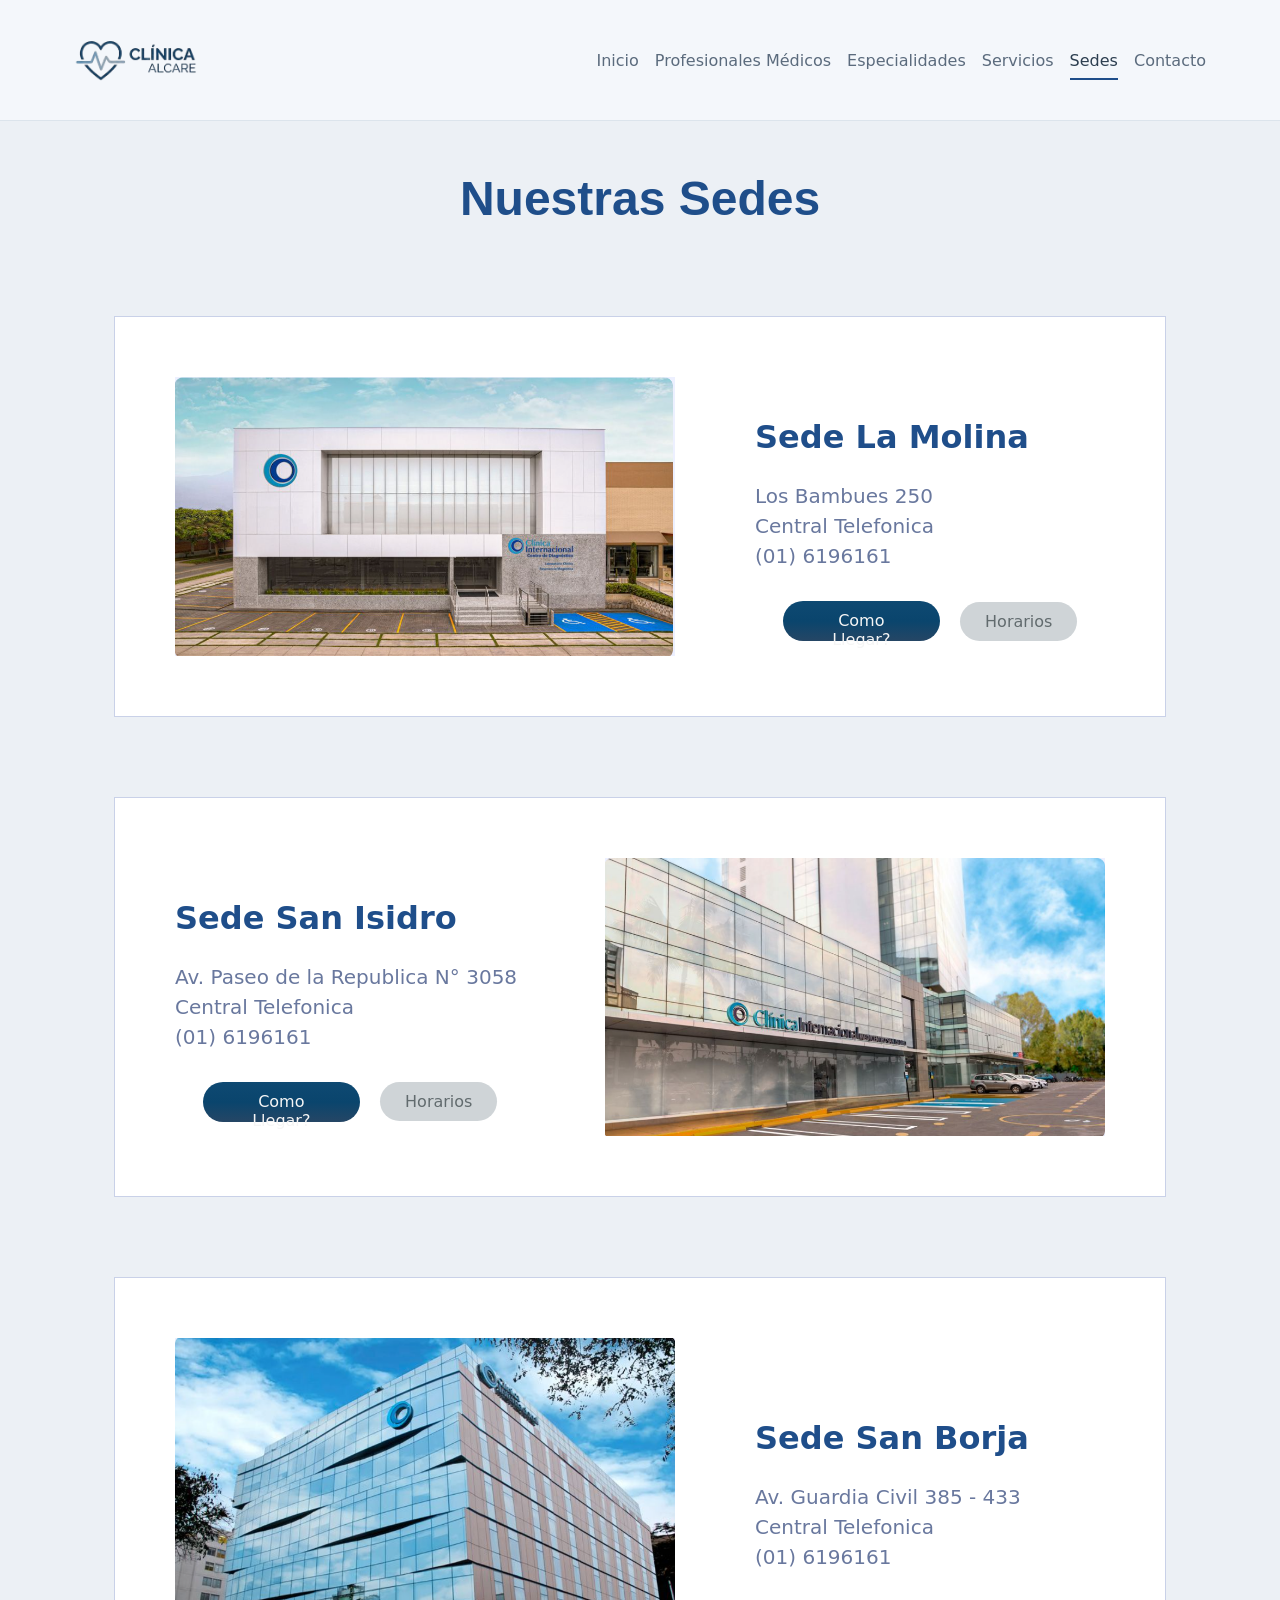
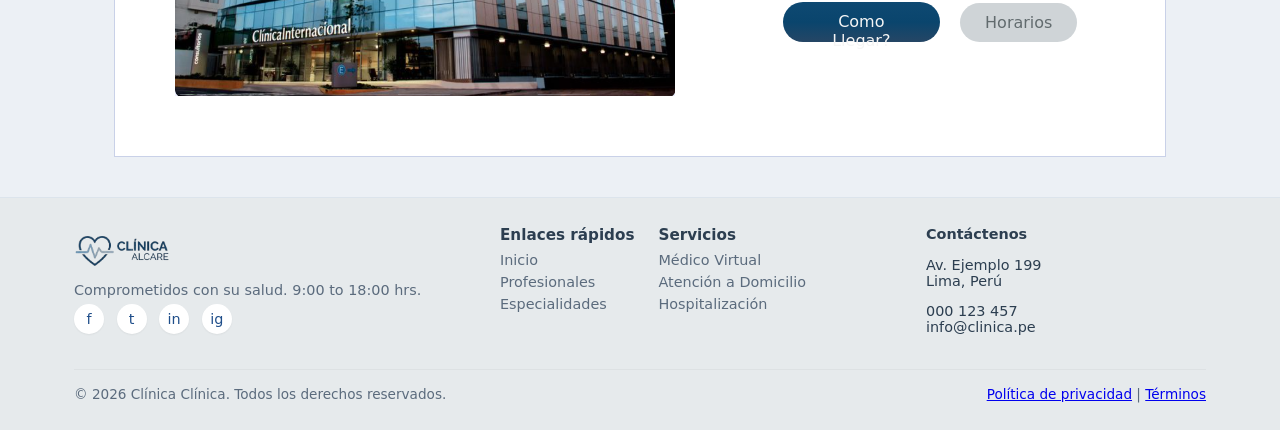
==== paginaweb.html @ 89aeff87 "Promer commit: Proyecto clínica" ====
<!doctype html>
<html lang="es">

<head>
    <meta charset="utf-8">
    <link href="estilos.css" rel="stylesheet">
    <title>NuestrasSedes</title>
</head>

<body>

    <div id="contenedor">

        <header class="cabecera">
            <div class="contentedorCabecera">
                <div class="imglogo">
                    <img src="images/6.png" alt="Logo">
                </div>

                <nav>
                    <ul class="nav">
                        <li><a href="index.html" class="nav__link">Inicio</a></li>
                        <li><a href="#" class="nav__link">Profesionales Médicos</a></li>
                        <li><a href="#" class="nav__link">Especialidades</a></li>
                        <li><a href="#" class="nav__link">Servicios</a></li>
                        <li><a href="paginaweb.html" class="nav__link nav__link--active">Sedes</a></li>
                        <li><a href="#" class="nav__link">Contacto</a></li>
                    </ul>
                </nav>
            </div>
        </header>
        <main>

            <h1 class="tituloSedes">Nuestras Sedes</h1>

            <section class="contenedorSedes">
                <div class="sede">
                    <div class="imagenSede">
                        <img src="images/1.png">
                    </div>
                    <div class="infoSede">
                        <h2>Sede La Molina</h2>
                        <p>
                            Los Bambues 250<br>
                            Central Telefonica<br>
                            (01) 6196161<br>
                        </p>
                        <div class="botones">
                            <a href="" class="btnAzul">Como Llegar?</a>
                            <a href="https://clinicainternacional.com.pe/sede/la-molina/"
                                class="botonPlomo">Horarios</a>
                        </div>
                    </div>
                </div>

                <div class="sede">
                    <div class="infoSede">
                        <h2>Sede San Isidro</h2>
                        <p>
                            Av. Paseo de la Republica N° 3058<br>
                            Central Telefonica<br>
                            (01) 6196161<br>
                        </p>
                        <div class="botones">
                            <a href="https://clinicainternacional.com.pe/sede/san-isidro/" class="btnAzul">Como
                                Llegar?</a>
                            <a href="" class="botonPlomo">Horarios</a>
                        </div>
                    </div>
                    <div class="imagenSede">
                        <img src="images/2.png">
                    </div>

                </div>

                <div class="sede">
                    <div class="imagenSede">
                        <img src="images/3.png">
                    </div>
                    <div class="infoSede">
                        <h2>Sede San Borja</h2>
                        <p>
                            Av. Guardia Civil 385 - 433<br>
                            Central Telefonica<br>
                            (01) 6196161<br>
                        </p>
                        <div class="botones">
                            <a href="https://clinicainternacional.com.pe/sede/san-borja/" class="btnAzul">Como
                                Llegar?</a>
                            <a href="" class="botonPlomo">Horarios</a>
                        </div>
                    </div>
                </div>
            </section>
        </main>

        <footer class="piePagina">
            <div class="contenedorPiePagina">
                <div class="parteSuperiorFooter">
                    <div class="izquierdaFooter">
                        <div class="marcaFooter">
                            <img src="images/6.png" alt="Logo" class="logoFooterImg">
                        </div>
                        <p class="notaFooter">Comprometidos con su salud. 9:00 to 18:00 hrs.</p>
                        <div class="redesSociales">
                            <a href="#" class="icon">f</a>
                            <a href="#" class="icon">t</a>
                            <a href="#" class="icon">in</a>
                            <a href="#" class="icon">ig</a>
                        </div>
                    </div>
                    <div class="centroFooter">
                        <div class="columnaFooter">
                            <h4>Enlaces rápidos</h4>
                            <ul>
                                <li><a href="#">Inicio</a></li>
                                <li><a href="#">Profesionales</a></li>
                                <li><a href="#">Especialidades</a></li>
                            </ul>
                        </div>
                        <div class="columnaFooter">
                            <h4>Servicios</h4>
                            <ul>
                                <li><a href="#">Médico Virtual</a></li>
                                <li><a href="#">Atención a Domicilio</a></li>
                                <li><a href="#">Hospitalización</a></li>
                            </ul>
                        </div>
                    </div>
                    <div class="derechaFooter">
                        <h4>Contáctenos</h4>
                        <p>Av. Ejemplo 199<br />Lima, Perú</p>
                        <p>000 123 457<br />info@clinica.pe</p>
                    </div>
                </div>
                <div class="parteInferiorFooter">
                    <div>© 2026 Clínica Clínica. Todos los derechos reservados.</div>
                    <div class="linksFooter"><a href="#">Política de privacidad</a> | <a href="#">Términos</a></div>
                </div>
            </div>
        </footer>
    </div>
    <script>
    </script>
</body>

</html>
---- estilos.css ----
:root {
  --bg: #ecf0f5;
  --header-bg: #f4f7fb;
  --text: #2c3e50;
  --muted: #5b6b7d;
  --border: #dce4ec;
  --accent: #1f4e8a;
}

* {
  box-sizing: border-box;
}

body {
  margin: 0;
  font-family:
    Inter,
    system-ui,
    -apple-system,
    BlinkMacSystemFont,
    "Segoe UI",
    sans-serif;
  background: var(--bg);
  color: var(--text);
}

.cabecera {
  background: var(--header-bg);
  border-bottom: 1px solid var(--border);
}

.Icono img {
  width: 120px;
}

.contentedorCabecera {
  max-width: 1180px;
  margin: 0 auto;
  padding: 18px 24px;
  display: flex;
  align-items: center;
  justify-content: space-between;
  height: 120px;
}

.icono {
  display: flex;
  align-items: center;
  gap: 12px;
}

.tituloMarca {
  margin: 0;
  font-size: 0.95rem;
  font-weight: 700;
  letter-spacing: 0.02em;
}

.subtituloMarca {
  margin: 0;
  color: var(--muted);
  font-size: 0.85rem;
}

.nav {
  display: flex;
  gap: 28px;
  list-style: none;
  margin: 0;
  padding: 0;
}

.nav__item {
  font-size: 0.95rem;
}

.nav__link {
  text-decoration: none;
  color: var(--muted);
  padding: 8px 0;
  transition: color 0.2s ease;
}

.nav__link:hover,
.nav__link--active {
  color: var(--text);
  border-bottom: 2px solid var(--accent);
}

.nav {
  flex-wrap: wrap;
  justify-content: center;
  gap: 16px;
  width: 100%;
}

.contenedorPrincipal {
  margin: 0 auto;
  width: 100%;
}

.seccion1 {
  display: flex;
  justify-content: center;
  align-items: center;
  width: 80%;
}

.citas {
  display: flex;
  flex-direction: column;
  justify-content: center;
  align-items: center;
  background-color: #dde8ee;
}

.seccion1 .contenedorTexto {
  padding: 40px;
  justify-content: center;
  align-items: center;
  width: 100vw;
}

.seccion1 .contentedorImagen {
  background-color: #829db2;
  padding: 30px;
  border-radius: 20px 0px 0px 20px;
}

.contentedorImagen img {
  border-radius: 20px;
}

.personalMedico {
  background-color: white;
  margin: 0 auto;
  text-align: center;
  display: flex;
  justify-content: center;
  align-items: center;
  flex-direction: column;
  width: 100%;
  padding: 40px;
}

.personalMedico h1 {
  margin: 0;
  width: 100%;
}

.nuestroPersonal {
  width: 80%;
}

.tarjetaDoctor {
  display: grid;
  grid-template-columns: repeat(4, 1fr);
  margin-bottom: 20px;
}

.tarjeta1 {
  background-color: aliceblue;
  margin: 20px;
  border-radius: 20px;
  width: 90%;
  height: 90%;
  text-align: left;
}

.tarjeta1 h4 {
  margin: 0;
  padding: 0px;
}

.tarjeta1 img {
  width: 100%;
  height: 60%;
  border-radius: 20px 20px 0px 0px;
  box-shadow: 0 4px 8px rgba(0, 0, 0, 0.2);
}

.footerTarjeta {
  padding: 0px 30px;
}

.botonDetalles {
  text-decoration: none;
  color: whitesmoke;
  padding: 10px 25px;
  background: linear-gradient(
    180deg,
    rgba(14, 73, 114, 1) 0%,
    rgba(10, 69, 109, 1) 50%,
    rgba(37, 70, 101, 1) 100%
  );
  border-radius: 20px;
}

.conocerServicios {
  background-color: rgb(247, 250, 253);
  margin: 0 auto;
  text-align: center;
  display: flex;
  justify-content: center;
  align-items: center;
  flex-direction: column;
  width: 100%;
  padding: 40px;
}

.carrusel {
  display: flex;
  gap: 20px;
  width: 80%;
  overflow-x: auto;
  padding: 20px;
  background-color: rgb(234, 245, 255);
  border-radius: 20px;
}

.servicio {
  padding: 30px;
  margin: 10px auto;
  background-color: white;
  border-radius: 20px;
  box-shadow: 0 4px 20px rgba(0, 0, 0, 0.2);
}

.servicio img {
  width: 300px;
  height: 200px;
}

.servicio p,li{
  text-align: left;
}

.carrusel img {
  border-radius: 20px;
}

.carrusel::-webkit-scrollbar {
  height: 7px;
  scrollbar-width: 5px;
}

.carrusel::-webkit-scrollbar-track {
  border-radius: 20px;
}

.carrusel::-webkit-scrollbar-thumb {
  border-radius: 20px;
  background-color: rgba(14, 73, 114, 1);
}

/* Footer styles */
.piePagina {
  background: #e6eaec;
  color: var(--text);
  border-top: 1px solid var(--border);
  font-size: 0.9rem;
}
.piePagina .contenedorPiePagina {
  max-width: 1180px;
  margin: 0 auto;
  padding: 28px 24px;
}
.piePagina .parteSuperiorFooter {
  display: grid;
  grid-template-columns: 1fr 1fr 280px;
  gap: 24px;
  align-items: start;
}
.marcaFooter {
  display: flex;
  gap: 12px;
  align-items: center;
}

.tituloFooter {
  font-size: 1rem;
}
.subtituloFooter {
  color: var(--muted);
  font-size: 0.85rem;
}
.notaFooter {
  color: var(--muted);
  margin: 10px 0 6px 0;
}
.redesSociales .icon {
  display: inline-block;
  width: 30px;
  height: 30px;
  line-height: 30px;
  text-align: center;
  border-radius: 50%;
  background: #fff;
  color: var(--accent);
  margin-right: 8px;
  box-shadow: 0 1px 2px rgba(0, 0, 0, 0.05);
  text-decoration: none;
}
.centroFooter {
  display: flex;
  gap: 24px;
}
.columnaFooter h4 {
  margin: 0 0 8px 0;
  font-size: 0.95rem;
}
.columnaFooter ul {
  list-style: none;
  padding: 0;
  margin: 0;
}
.columnaFooter li {
  margin-bottom: 6px;
}
.columnaFooter a {
  color: var(--muted);
  text-decoration: none;
}
.derechaFooter h4 {
  margin: 0 0 8px 0;
}
.parteInferiorFooter {
  display: flex;
  justify-content: space-between;
  align-items: center;
  margin-top: 20px;
  padding-top: 16px;
  border-top: 1px solid rgba(0, 0, 0, 0.04);
  color: var(--muted);
  font-size: 0.85rem;
}

.verDetalles {
  margin-top: 50px;
}

.marcaFooter img {
  width: 100px;
}

/*SEDES*/

.contenedorSedes {
  margin: 0 auto;
  text-align: center;
  display: flex;
  justify-content: center;
  align-items: center;
  flex-direction: column;
  width: 100%;
}

.sede {
  display: flex;
  justify-content: center;
  align-items: center;
  gap: 80px;
  border: 1px solid #c9d1e8;
  padding: 60px;
  margin: 40px 20px;
  background: white;
}

.imagenSede img {
  width: 500px;
  height: auto;
  display: block;
}

.infoSede h2 {
  font-size: 32px;
  color: var(--accent);
  margin-bottom: 25px;
}
.infoSede p {
  font-size: 20px;
  color: #69789e;
  line-height: 1.5;
}

.botones {
  margin-top: 30px;
  display: flex;
  gap: 20px;
  justify-content: center;
  align-items: center;
  text-align: center;
}

.botonPlomo {
  text-decoration: none;
  color: #626b6e;
  padding: 10px 25px;
  background-color: #cfd4d7;
  border-radius: 20px;
}

.btnAzul {
  display: inline-block;
  text-decoration: none;
  border-radius: 6px;
  text-decoration: none;
  width: 45%;
  height: 40px;
  color: whitesmoke;
  padding: 10px 25px;
  background: linear-gradient(
    180deg,
    rgba(14, 73, 114, 1) 0%,
    rgba(10, 69, 109, 1) 50%,
    rgba(37, 70, 101, 1) 100%
  );
  border-radius: 30px;
}

.btnAzul{
  display: inline-block;
  text-decoration: none;
  border-radius: 6px;
  text-decoration: none;
  height: 40px;
  color: whitesmoke;
  padding: 10px 25px;
  background: linear-gradient(
    180deg,
    rgba(14, 73, 114, 1) 0%,
    rgba(10, 69, 109, 1) 50%,
    rgba(37, 70, 101, 1) 100%
  );
  border-radius: 30px;
}

.tituloSedes {
  text-align: center;
  font-size: 48px;
  color: var(--accent);
  margin: 50px 0;
  font-family: Arial, sans-serif;
}

.infoSede {
  width: 350px;
  text-align: left;
}
.imglogo img {
  height: 60px;
  width: auto;
}

.imglogo {
  position: relative;
}

.logoFooterImg {
  width: 180px;
  height: auto;
  display: block;
}
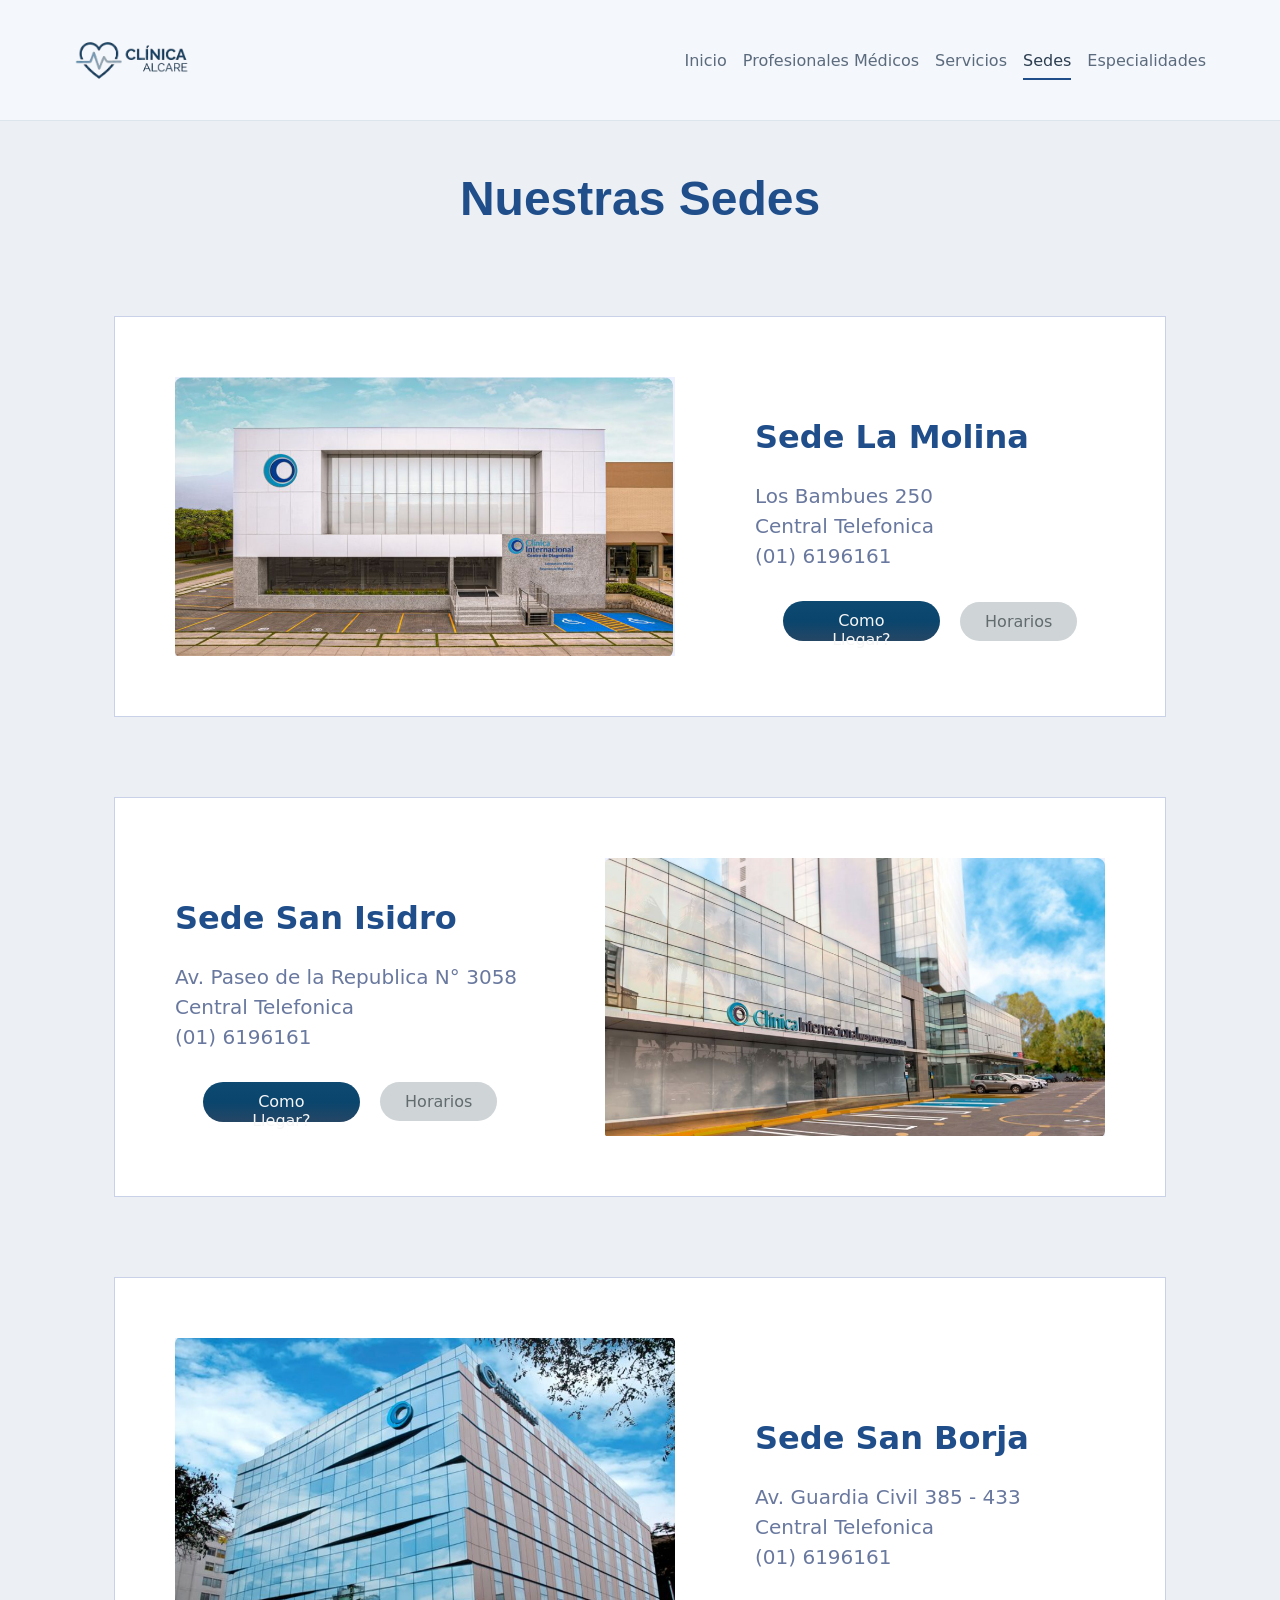
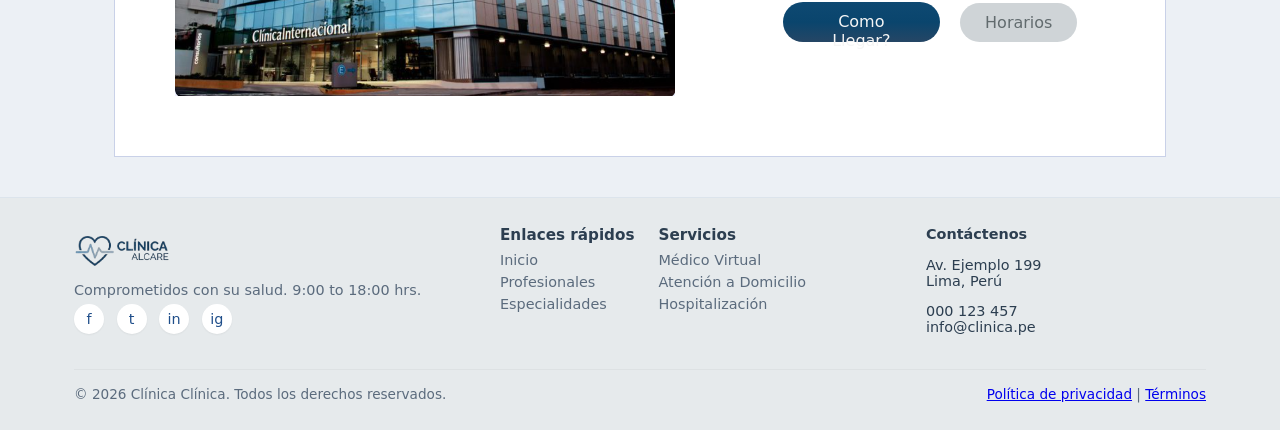
==== commit 506085b3: "Nuevo avance: mejoras en estilos y contenido" ====
--- a/paginaweb.html
+++ b/paginaweb.html
@@ -8,23 +8,19 @@
 </head>
 
 <body>
-
     <div id="contenedor">
-
         <header class="cabecera">
             <div class="contentedorCabecera">
-                <div class="imglogo">
-                    <img src="images/6.png" alt="Logo">
-                </div>
-
+                <a href="#" class="Icono">
+                    <img src="images/logo.png" alt="Logo de la clínica" />
+                </a>
                 <nav>
                     <ul class="nav">
                         <li><a href="index.html" class="nav__link">Inicio</a></li>
-                        <li><a href="#" class="nav__link">Profesionales Médicos</a></li>
-                        <li><a href="#" class="nav__link">Especialidades</a></li>
-                        <li><a href="#" class="nav__link">Servicios</a></li>
+                        <li><a href="personalmedico.html" class="nav__link">Profesionales Médicos</a></li>
+                        <li><a href="servicios.html" class="nav__link">Servicios</a></li>
                         <li><a href="paginaweb.html" class="nav__link nav__link--active">Sedes</a></li>
-                        <li><a href="#" class="nav__link">Contacto</a></li>
+                        <li><a href="especialidades.html" class="nav__link">Especialidades</a></li>
                     </ul>
                 </nav>
             </div>
--- a/estilos.css
+++ b/estilos.css
@@ -24,6 +24,7 @@
   color: var(--text);
 }
 
+/*HEADER*/
 .cabecera {
   background: var(--header-bg);
   border-bottom: 1px solid var(--border);
@@ -68,6 +69,10 @@
   list-style: none;
   margin: 0;
   padding: 0;
+  flex-wrap: wrap;
+  justify-content: center;
+  gap: 16px;
+  width: 100%;
 }
 
 .nav__item {
@@ -87,12 +92,7 @@
   border-bottom: 2px solid var(--accent);
 }
 
-.nav {
-  flex-wrap: wrap;
-  justify-content: center;
-  gap: 16px;
-  width: 100%;
-}
+/*Contenedor principal*/
 
 .contenedorPrincipal {
   margin: 0 auto;
@@ -224,6 +224,11 @@
   background-color: white;
   border-radius: 20px;
   box-shadow: 0 4px 20px rgba(0, 0, 0, 0.2);
+  text-align: left;
+}
+
+.servicio h3{
+  text-align: center;
 }
 
 .servicio img {
@@ -231,8 +236,8 @@
   height: 200px;
 }
 
-.servicio p,li{
-  text-align: left;
+.servicioTxt{
+  padding: 10px;
 }
 
 .carrusel img {
@@ -461,3 +466,391 @@
   height: auto;
   display: block;
 }
+
+/* BANNER */
+
+.banner{
+background:#d8e8f1;
+display:flex;
+justify-content:space-around;
+align-items:center;
+padding:40px 60px;
+}
+
+.banner-texto{
+width:45%;
+}
+
+.banner-texto h1{
+color:#123a5a;
+font-size:50px;
+margin-bottom:15px;
+}
+
+.banner-texto p{
+color:#123a5a;
+margin-bottom:25px;
+line-height:1.5;
+}
+
+.btn{
+background:#00527d;
+color:white;
+text-decoration:none;
+padding:12px 25px;
+border-radius:25px;
+}
+
+.banner-imagen img{
+width:450px;
+border-radius:20px;
+box-shadow:0 5px 15px rgba(0,0,0,.15);
+}
+
+/* BUSCADOR */
+
+.buscador{
+text-align:center;
+margin:40px 0;
+}
+
+.buscador input{
+width:550px;
+padding:16px;
+border:none;
+border-radius:25px;
+box-shadow:0 2px 10px rgba(0,0,0,.15);
+}
+
+/* ESPECIALIDADES */
+
+.especialidades{
+padding:20px 60px 60px;
+}
+
+.especialidades h2{
+text-align:center;
+color:#123a5a;
+margin-bottom:35px;
+}
+
+.cards{
+display:grid;
+grid-template-columns:repeat(3,1fr);
+gap:25px;
+}
+
+.card{
+background:white;
+padding:30px;
+text-align:center;
+border-radius:15px;
+box-shadow:0 4px 12px rgba(0,0,0,.12);
+transition:0,3s;
+}
+.card:hover{
+    transform:translateY(-5px);
+}
+
+.emoji{
+font-size:45px;
+margin-bottom:10px;
+}
+
+.card h3{
+color:#123a5a;
+margin-bottom:10px;
+}
+
+.card p{
+color:#444;
+}
+
+/*ESTILOS SERVICIOS*/
+
+.main-nav {
+  display: flex;
+  gap: 24px;
+  flex-wrap: wrap;
+}
+
+.main-nav a {
+  color: var(--text-muted);
+  text-decoration: none;
+  font-size: 0.95rem;
+  font-weight: 700;
+}
+
+.services-section {
+  border: 1px solid var(--border);
+  border-radius: 24px;
+  background: var(--surface);
+  padding: 36px;
+}
+
+.service-tabs {
+  display: flex;
+  gap: 16px;
+  margin-bottom: 32px;
+  flex-wrap: wrap;
+}
+
+.tab-button {
+  padding: 14px 24px;
+  border: 1px solid var(--border);
+  border-radius: 12px;
+  background: transparent;
+  color: var(--text);
+  font-weight: 700;
+  cursor: pointer;
+}
+
+.tab-button.active {
+  background: var(--accent);
+  color: #ffffff;
+  border-color: var(--accent);
+}
+
+.cards-row {
+  display: flex;
+  flex-direction: column;
+  gap: 24px;
+  padding: 0;
+}
+
+.service-card {
+  display: flex;
+  flex-direction: row;
+  border: 1px solid var(--border);
+  border-radius: 24px;
+  background: var(--surface-strong);
+  overflow: hidden;
+  align-items: stretch;
+  min-height: 360px;
+}
+
+.card-image {
+  width: 48%;
+  min-height: 360px;
+  max-width: 560px;
+  background: #eef4fb;
+  display: flex;
+  align-items: center;
+  justify-content: center;
+  flex-shrink: 0;
+}
+
+.card-img {
+  width: 100%;
+  height: 100%;
+  object-fit: cover;
+  display: block;
+}
+
+.card-body {
+  flex: 1;
+  padding: 28px;
+  display: flex;
+  flex-direction: column;
+  gap: 18px;
+}
+
+.service-card h3 {
+  margin: 0;
+  font-size: 1.35rem;
+}
+
+.service-card p {
+  margin: 0;
+  color: var(--text-muted);
+  line-height: 1.75;
+}
+
+.service-card ul {
+  margin: 0;
+  padding-left: 20px;
+  color: var(--text-muted);
+}
+
+.service-card li {
+  margin-bottom: 10px;
+}
+
+.card-actions {
+  display: flex;
+  gap: 12px;
+  flex-wrap: wrap;
+  margin-top: auto;
+}
+
+.btn {
+  display: inline-flex;
+  align-items: center;
+  justify-content: center;
+  padding: 14px 22px;
+  border-radius: 14px;
+  text-decoration: none;
+  font-weight: 700;
+}
+
+.btn-primary {
+  background: var(--accent);
+  color: white;
+}
+
+.btn-outline {
+  border: 1px solid var(--accent);
+  background: transparent;
+  color: var(--accent);
+}
+
+/* TITULO */
+.tituloPrincipalPersonal {
+  text-align: center;
+  font-size: 40px;
+  margin: 40px 0;
+  color: #123a5a;
+}
+
+.Médicos{
+  display: flex;
+  justify-content: center;
+}
+
+/* CONTENEDOR */
+.contenedorFoto img {
+  width: 100%;
+  height: 100%;
+  object-fit: cover; /* Evita que las imágenes de los doctores se estiren o distorsionen */
+  object-position: center top; /* Centra el encuadre en el rostro del doctor */
+}
+
+/* GRID */
+.tarjetaDoctor {
+  display: grid;
+  grid-template-columns: repeat(4, 1fr);
+  gap: 25px;
+}
+
+/* TARJETAS */
+.tarjeta1 {
+  background: white;
+  border-radius: 12px;
+  padding: 25px;
+  box-shadow: 0 5px 15px rgba(0,0,0,0.1);
+  transition: 0.3s;
+}
+
+.tarjeta1:hover {
+  transform: translateY(-8px);
+}
+
+/* IMAGEN */
+.tarjeta1 img {
+  width: 100%;
+  height: 240px; /* Alargamos el contenedor para que la foto respire mejor */
+  object-fit: cover; /* Mantiene la proporción original sin distorsionar */
+  object-position: center 15%; /* 🔥 Sube el encuadre para enfocar perfectamente el rostro del doctor */
+  border-radius: 10px;
+  background-color: #f8fafc; /* Fondo neutro por si alguna imagen tiene transparencias */
+}
+
+/* NOMBRE */
+.tarjeta1 h3 {
+  margin: 10px 0 5px;
+  font-size: 18px;
+}
+
+/* ESPECIALIDAD */
+.especialidad {
+  color: #1f4e8a;
+  font-weight: bold;
+}
+
+/* DESCRIPCIÓN */
+.descripcionDoctor {
+  font-size: 13px;
+  color: #555;
+  margin: 10px 0;
+}
+
+/* BOTON */
+.botondetalles {
+  display: inline-block;
+  padding: 8px 15px;
+  border-radius: 10px;
+  border: 1px solid #123a5a;
+  text-decoration: none;
+  color: #123a5a;
+  font-size: 14px;
+  transition: 0.3s;
+  background: white;
+}
+
+.botondetalles:hover {
+  background: #123a5a;
+  color: white;
+}
+
+.menu {
+  display: flex;
+  gap: 25px;
+}
+
+/* LINKS */
+.main-nav a {
+  text-decoration: none;
+  color: #123a5a;
+  font-weight: bold;
+  position: relative;
+  padding: 5px;
+}
+
+/* EFECTO HOVER 🔥 */
+.main-nav a::after {
+  content: "";
+  position: absolute;
+  width: 0%;
+  height: 2px;
+  background: #1f4e8a;
+  left: 0;
+  bottom: -3px;
+  transition: 0.3s;
+}
+
+.main-nav a:hover::after {
+  width: 100%;
+}
+
+.main-nav a:hover {
+  color: #1f4e8a;
+}
+
+.menu {
+  display: flex;
+  gap: 25px;
+}
+
+/* LINKS */
+.menu a {
+  text-decoration: none;
+  color: #123a5a;
+  font-weight: bold;
+  position: relative;
+}
+
+/* EFECTO HOVER */
+.menu a::after {
+  content: "";
+  position: absolute;
+  width: 0%;
+  height: 2px;
+  background: #1f4e8a;
+  left: 0;
+  bottom: -4px;
+  transition: 0.3s;
+}
+
+.menu a:hover::after {
+  width: 100%;
+}
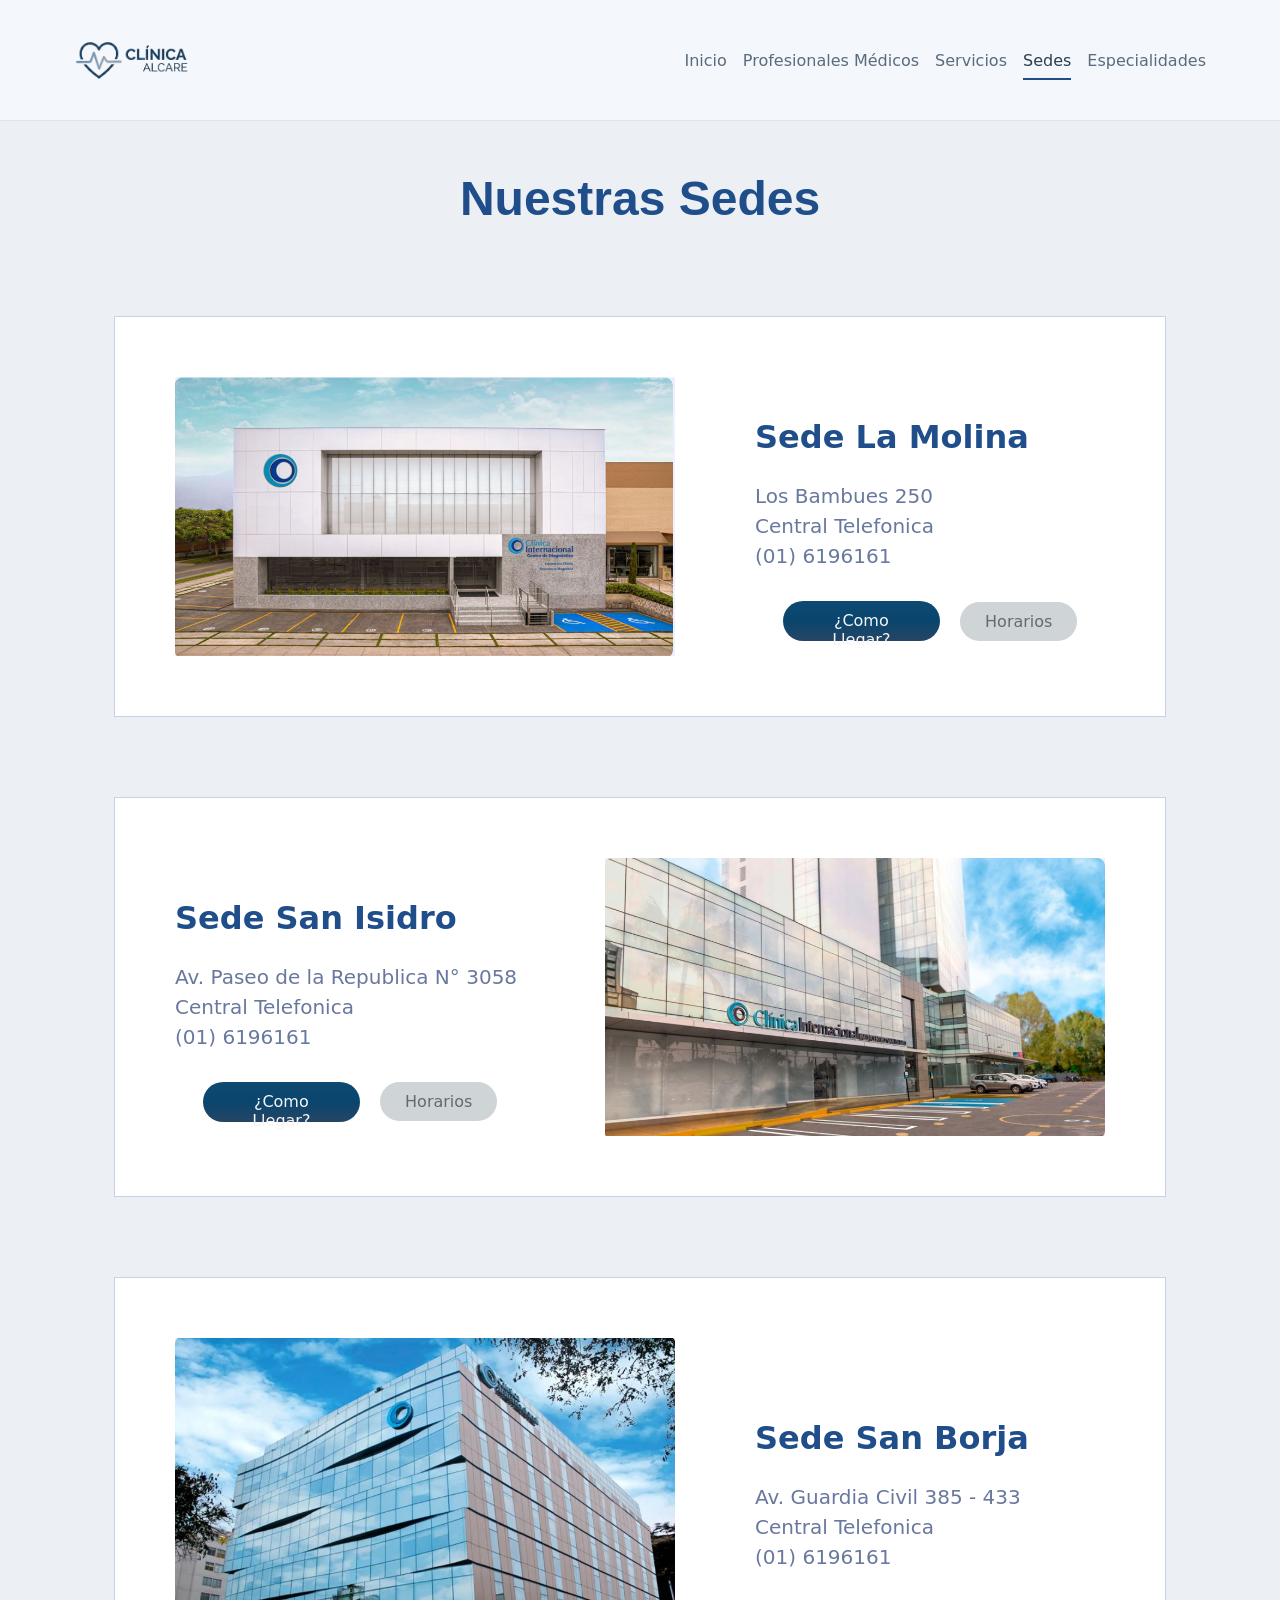
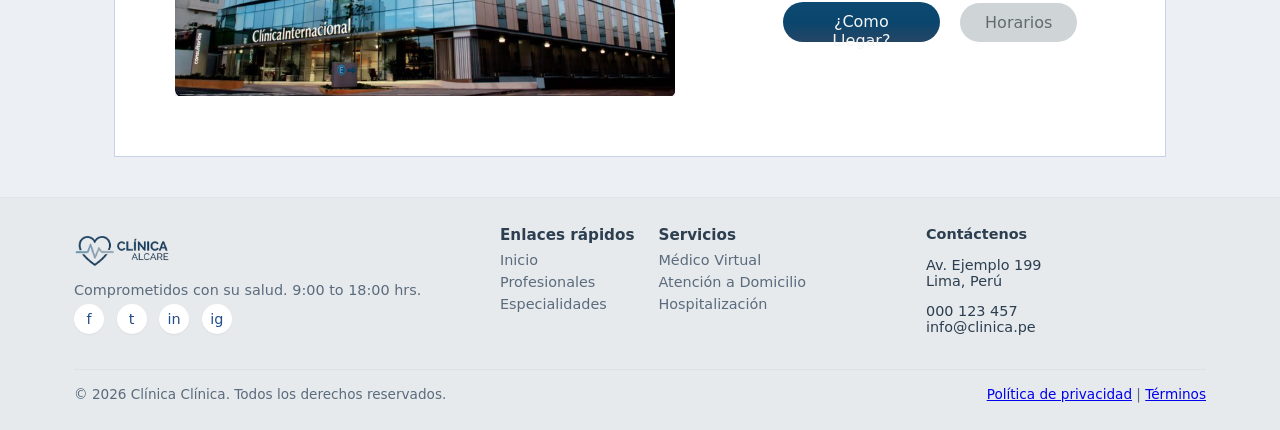
==== commit 6aee22ef: "Arreglo web sedes" ====
--- a/paginaweb.html
+++ b/paginaweb.html
@@ -42,7 +42,7 @@
                             (01) 6196161<br>
                         </p>
                         <div class="botones">
-                            <a href="" class="btnAzul">Como Llegar?</a>
+                            <a href="" class="btnAzul">¿Como Llegar?</a>
                             <a href="https://clinicainternacional.com.pe/sede/la-molina/"
                                 class="botonPlomo">Horarios</a>
                         </div>
@@ -58,7 +58,7 @@
                             (01) 6196161<br>
                         </p>
                         <div class="botones">
-                            <a href="https://clinicainternacional.com.pe/sede/san-isidro/" class="btnAzul">Como
+                            <a href="https://clinicainternacional.com.pe/sede/san-isidro/" class="btnAzul">¿Como
                                 Llegar?</a>
                             <a href="" class="botonPlomo">Horarios</a>
                         </div>
@@ -81,7 +81,7 @@
                             (01) 6196161<br>
                         </p>
                         <div class="botones">
-                            <a href="https://clinicainternacional.com.pe/sede/san-borja/" class="btnAzul">Como
+                            <a href="https://clinicainternacional.com.pe/sede/san-borja/" class="btnAzul">¿Como
                                 Llegar?</a>
                             <a href="" class="botonPlomo">Horarios</a>
                         </div>
